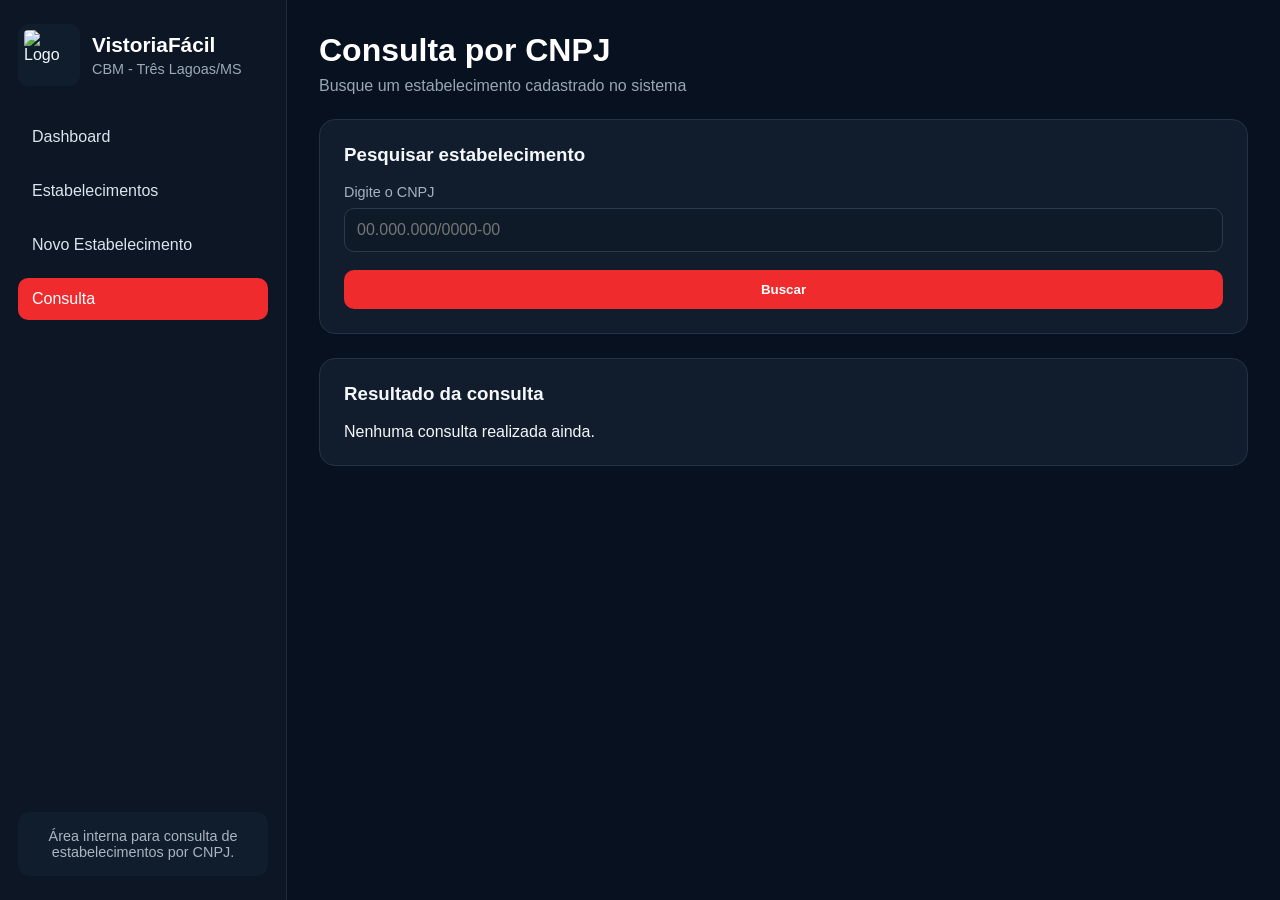
==== consulta.html @ 86b7ccea "Cria arquivo consulta.html" ====
<!DOCTYPE html>
<html lang="pt-BR">
<head>
    <!-- Configurações básicas da página -->
    <meta charset="UTF-8" />
    <meta name="viewport" content="width=device-width, initial-scale=1.0" />
    <title>Consulta - VistoriaFácil</title>

    <!-- Ícone da aba -->
    <link rel="icon" type="image/png" href="assets/favicon.png" />

    <!-- Arquivo de estilos -->
    <link rel="stylesheet" href="style.css" />
</head>
<body>
<div class="layout">

    <!-- 
        SIDEBAR
        Menu lateral do sistema
    -->
    <aside class="sidebar">
        <div class="sidebar-top">

            <!-- Marca com logo e nome -->
            <div class="brand">
                <img src="assets/logo.png" alt="Logo" class="brand-logo" />
                <div class="brand-text">
                    <h2>VistoriaFácil</h2>
                    <p>CBM - Três Lagoas/MS</p>
                </div>
            </div>

            <!-- Navegação lateral -->
            <nav class="nav-links">
                <a href="index.html">Dashboard</a>
                <a href="estabelecimentos.html">Estabelecimentos</a>
                <a href="novo-estabelecimento.html">Novo Estabelecimento</a>
                <a href="consulta.html" class="ativo">Consulta</a>
            </nav>
        </div>

        <div class="sidebar-footer">
            Área interna para consulta de estabelecimentos por CNPJ.
        </div>
    </aside>

    <!-- 
        CONTEÚDO PRINCIPAL
        Tela de consulta por CNPJ
    -->
    <main class="content">
        <div class="page-header">
            <h1>Consulta por CNPJ</h1>
            <p>Busque um estabelecimento cadastrado no sistema</p>
        </div>

        <!-- Caixa principal da consulta -->
        <section class="box">
            <h3>Pesquisar estabelecimento</h3>

            <div class="form-grid">
                <!-- Campo CNPJ -->
                <div class="form-group full">
                    <label for="cnpjBusca">Digite o CNPJ</label>
                    <input type="text" id="cnpjBusca" placeholder="00.000.000/0000-00" />
                </div>

                <!-- Botão de busca -->
                <div class="form-group full">
                    <button type="button" class="btn" onclick="consultar()">Buscar</button>
                </div>
            </div>
        </section>

        <!-- Resultado da consulta -->
        <section class="box">
            <h3>Resultado da consulta</h3>
            <div id="resultadoConsulta" class="resultado">
                Nenhuma consulta realizada ainda.
            </div>
        </section>
    </main>
</div>

<script src="script.js"></script>
</body>
</html>
---- style.css ----
/* 
ESTILO GERAL DO SISTEMA
Define cores, fonte e fundo principal.
*/
body {
    margin: 0;
    font-family: Arial, sans-serif;
    background-color: #08111f;
    color: #f5f7fa;
}

/* 
LAYOUT PRINCIPAL
Divide a tela entre menu lateral e conteúdo.
 */
.layout {
    display: flex;
    min-height: 100vh;
}

/* 
SIDEBAR
Menu lateral fixo do sistema.
 */
.sidebar {
    width: 250px;
    background-color: #0c1624;
    border-right: 1px solid #1c2a3d;
    display: flex;
    flex-direction: column;
    justify-content: space-between;
    padding: 24px 18px;
}

/* Logo e identificação do sistema */
.sidebar-top h2 {
    margin: 0;
    font-size: 1.3rem;
    color: #ffffff;
}

.sidebar-top p {
    margin-top: 6px;
    color: #9ca9b8;
    font-size: 0.9rem;
}

/* Navegação lateral */
.nav-links {
    margin-top: 30px;
    display: flex;
    flex-direction: column;
    gap: 12px;
}

.nav-links a {
    text-decoration: none;
    color: #dbe4ee;
    padding: 12px 14px;
    border-radius: 10px;
    transition: 0.3s;
    background-color: transparent;
}

.nav-links a:hover,
.nav-links a.ativo {
    background-color: #ef2b2d;
    color: white;
}

/* Rodapé da barra lateral */
.sidebar-footer {
    margin-top: 30px;
    padding: 16px;
    border-radius: 12px;
    background-color: #101d2d;
    color: #aab4c0;
    font-size: 0.9rem;
    text-align: center;
}

/* 
ÁREA DE CONTEÚDO
Parte principal do sistema.
 */
.content {
    flex: 1;
    padding: 32px;
}

/* Título principal da página */
.page-header h1 {
    margin: 0;
    font-size: 2rem;
    color: #ffffff;
}

.page-header p {
    margin-top: 8px;
    color: #98a6b5;
}

/* 
CARDS DE INDICADORES
 */
.cards {
    display: grid;
    grid-template-columns: repeat(4, 1fr);
    gap: 18px;
    margin-top: 28px;
}

.card {
    background-color: #111d2d;
    border: 1px solid #233246;
    border-radius: 16px;
    padding: 20px;
}

.card span {
    display: block;
    color: #99a6b4;
    font-size: 0.9rem;
    margin-bottom: 12px;
}

.card h2 {
    margin: 0;
    font-size: 2rem;
}

.verde {
    color: #1dd1a1;
}

.amarelo {
    color: #f7b731;
}

.vermelho {
    color: #ff5c5c;
}

/* 
BLOCOS GRANDES
Caixas para gráfico, tabela e listas.
 */
.box {
    background-color: #111d2d;
    border: 1px solid #233246;
    border-radius: 16px;
    padding: 24px;
    margin-top: 24px;
}

.box h3 {
    margin-top: 0;
    margin-bottom: 18px;
}

/* 
TABELA
 */
table {
    width: 100%;
    border-collapse: collapse;
}

table th,
table td {
    text-align: left;
    padding: 14px 10px;
    border-bottom: 1px solid #223146;
}

table th {
    color: #9fb0c2;
    font-weight: bold;
}

.status {
    display: inline-block;
    padding: 6px 12px;
    border-radius: 999px;
    font-size: 0.85rem;
    font-weight: bold;
}

.status-dia {
    background-color: rgba(29, 209, 161, 0.15);
    color: #1dd1a1;
}

.status-avencer {
    background-color: rgba(247, 183, 49, 0.15);
    color: #f7b731;
}

.status-vencido {
    background-color: rgba(255, 92, 92, 0.15);
    color: #ff5c5c;
}

/* 
FORMULÁRIOS
 */
.form-grid {
    display: grid;
    grid-template-columns: repeat(2, 1fr);
    gap: 18px;
}

.form-group {
    display: flex;
    flex-direction: column;
}

.form-group label {
    margin-bottom: 8px;
    color: #a7b2be;
    font-size: 0.9rem;
}

.form-group input,
.form-group select,
.form-group textarea {
    background-color: #0f1a28;
    border: 1px solid #2a3a4f;
    border-radius: 10px;
    color: #fff;
    padding: 12px;
    font-size: 1rem;
}

.form-group textarea {
    min-height: 100px;
    resize: vertical;
}

.full {
    grid-column: span 2;
}

/* 
BOTÕES
 */
.btn {
    display: inline-block;
    background-color: #ef2b2d;
    color: white;
    text-decoration: none;
    border: none;
    padding: 12px 18px;
    border-radius: 10px;
    cursor: pointer;
    font-weight: bold;
}

.btn:hover {
    background-color: #d61f21;
}

/* 
Alinha logo e texto lado a lado no topo da sidebar.
 */
.brand {
    display: flex;
    align-items: center;
    gap: 12px;
    margin-bottom: 30px;
}

/* Logo do sistema */
.brand-logo {
    width: 50px;
    height: 50px;
    object-fit: contain;
    border-radius: 10px;
    background-color: #101d2d;
    padding: 6px;
}

/* Bloco de texto da marca */
.brand-text h2 {
    margin: 0;
    font-size: 1.3rem;
    color: #ffffff;
}

.brand-text p {
    margin: 4px 0 0;
    color: #9ca9b8;
    font-size: 0.9rem;
}

/* 
FILTROS DA TABELA
Barra com campo de busca e selects.
 */
.filtros {
    display: flex;
    gap: 14px;
    flex-wrap: wrap;
    margin: 24px 0 16px;
}

.filtros input,
.filtros select {
    background-color: #111d2d;
    border: 1px solid #2a3a4f;
    color: #fff;
    padding: 12px 14px;
    border-radius: 10px;
    font-size: 0.95rem;
    flex: 1;
    min-width: 180px;
}

/* 
Cabeçalho com titulo e logo lado a lado */
.row-between {
    display: flex;
    justify-content: space-between;
    align-items: center;
    flex-wrap: wrap;
    gap: 12px;
}
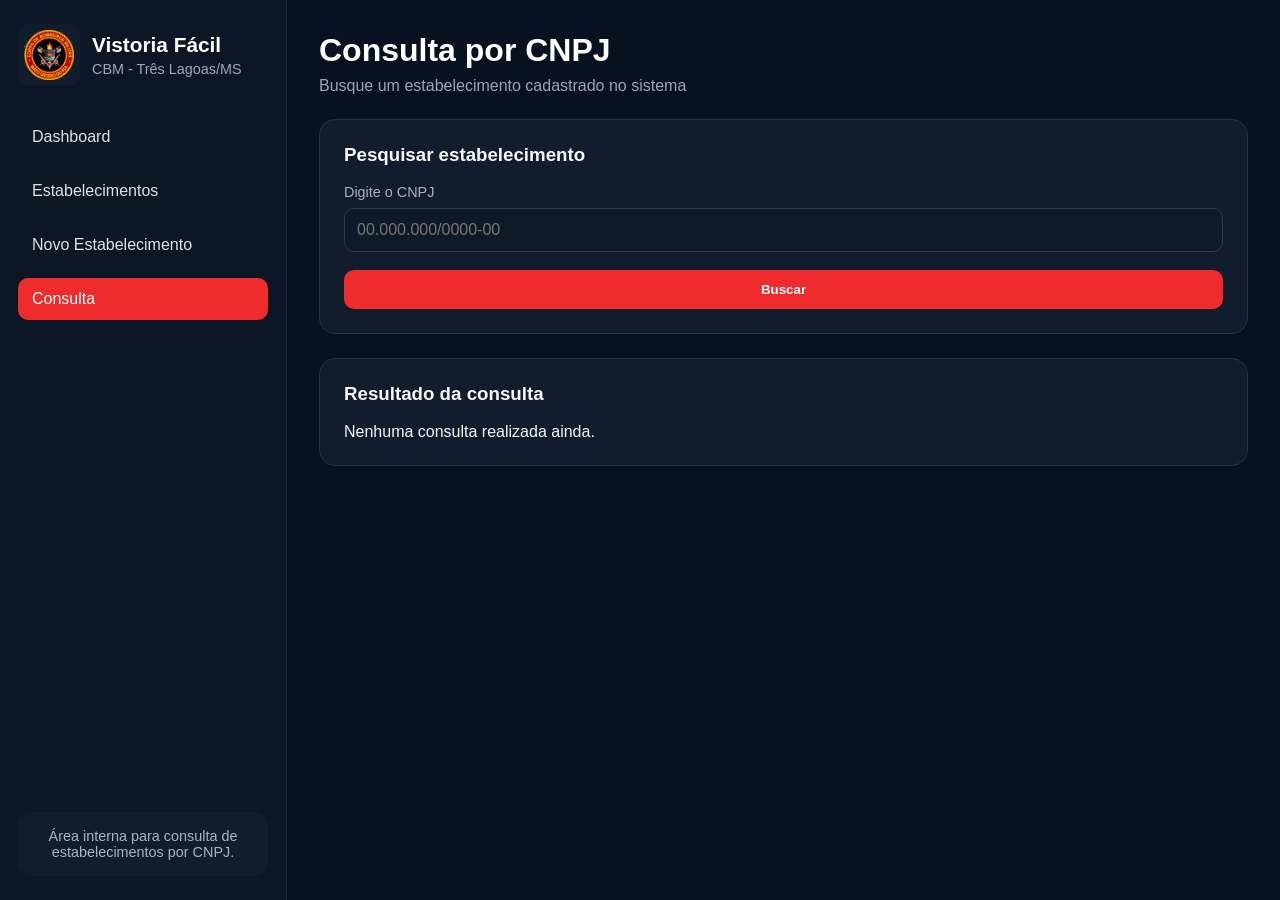
==== commit 2794eec8: "Corrigindo erros ortográficos" ====
--- a/consulta.html
+++ b/consulta.html
@@ -24,9 +24,9 @@
 
             <!-- Marca com logo e nome -->
             <div class="brand">
-                <img src="assets/logo.png" alt="Logo" class="brand-logo" />
+                <img src="assets/favicon.png" alt="Logo" class="brand-logo" />
                 <div class="brand-text">
-                    <h2>VistoriaFácil</h2>
+                    <h2>Vistoria Fácil</h2>
                     <p>CBM - Três Lagoas/MS</p>
                 </div>
             </div>
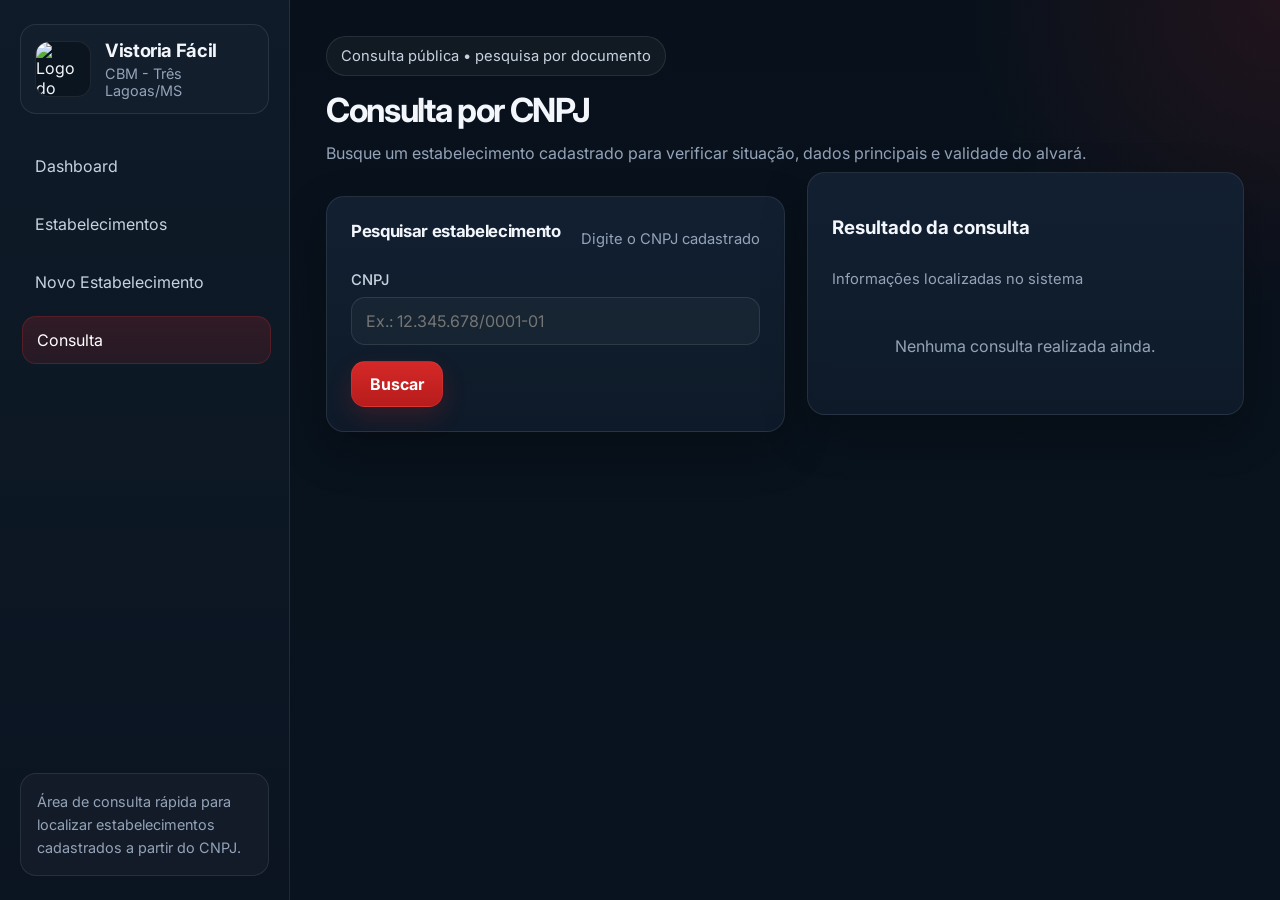
==== commit 66b7d893: "Atualiza interface e funcionalidades do VistoriaFacil" ====
--- a/consulta.html
+++ b/consulta.html
@@ -1,88 +1,77 @@
 <!DOCTYPE html>
 <html lang="pt-BR">
 <head>
-    <!-- Configurações básicas da página -->
-    <meta charset="UTF-8" />
-    <meta name="viewport" content="width=device-width, initial-scale=1.0" />
-    <title>Consulta - VistoriaFácil</title>
-
-    <!-- Ícone da aba -->
-    <link rel="icon" type="image/png" href="assets/favicon.png" />
-
-    <!-- Arquivo de estilos -->
-    <link rel="stylesheet" href="style.css" />
+  <meta charset="UTF-8" />
+  <meta name="viewport" content="width=device-width, initial-scale=1.0" />
+  <title>Consulta por CNPJ - Vistoria Fácil</title>
+  <link rel="icon" type="image/jpeg" href="assets/favicon.jpg" />
+  <link rel="stylesheet" href="style.css" />
 </head>
 <body>
-<div class="layout">
-
-    <!-- 
-        SIDEBAR
-        Menu lateral do sistema
-    -->
+  <div class="layout">
     <aside class="sidebar">
-        <div class="sidebar-top">
-
-            <!-- Marca com logo e nome -->
-            <div class="brand">
-                <img src="assets/favicon.png" alt="Logo" class="brand-logo" />
-                <div class="brand-text">
-                    <h2>Vistoria Fácil</h2>
-                    <p>CBM - Três Lagoas/MS</p>
-                </div>
-            </div>
-
-            <!-- Navegação lateral -->
-            <nav class="nav-links">
-                <a href="index.html">Dashboard</a>
-                <a href="estabelecimentos.html">Estabelecimentos</a>
-                <a href="novo-estabelecimento.html">Novo Estabelecimento</a>
-                <a href="consulta.html" class="ativo">Consulta</a>
-            </nav>
+      <div class="sidebar-top">
+        <div class="brand">
+          <img src="assets/favicon.jpg" alt="Logo do sistema" class="brand-logo" />
+          <div class="brand-text">
+            <h2>Vistoria Fácil</h2>
+            <p>CBM - Três Lagoas/MS</p>
+          </div>
         </div>
 
-        <div class="sidebar-footer">
-            Área interna para consulta de estabelecimentos por CNPJ.
-        </div>
+        <nav class="nav-links">
+          <a href="index.html">Dashboard</a>
+          <a href="estabelecimentos.html">Estabelecimentos</a>
+          <a href="novo-estabelecimento.html">Novo Estabelecimento</a>
+          <a href="consulta.html" class="ativo">Consulta</a>
+        </nav>
+      </div>
+
+      <div class="sidebar-footer">
+        Área de consulta rápida para localizar estabelecimentos cadastrados a partir do CNPJ.
+      </div>
     </aside>
 
-    <!-- 
-        CONTEÚDO PRINCIPAL
-        Tela de consulta por CNPJ
-    -->
     <main class="content">
-        <div class="page-header">
-            <h1>Consulta por CNPJ</h1>
-            <p>Busque um estabelecimento cadastrado no sistema</p>
+      <div class="page-header">
+        <div>
+          <span class="hero-badge">Consulta pública • pesquisa por documento</span>
+          <h1>Consulta por CNPJ</h1>
+          <p>Busque um estabelecimento cadastrado para verificar situação, dados principais e validade do alvará.</p>
+        </div>
+      </div>
+
+      <section class="search-layout">
+        <div class="box">
+          <div class="section-head">
+            <h3>Pesquisar estabelecimento</h3>
+            <span class="section-note">Digite o CNPJ cadastrado</span>
+          </div>
+
+          <div class="form-group">
+            <label for="cnpjBusca">CNPJ</label>
+            <input type="text" id="cnpjBusca" placeholder="Ex.: 12.345.678/0001-01" />
+          </div>
+
+          <div style="margin-top: 16px;">
+            <button class="btn" onclick="consultar()">Buscar</button>
+          </div>
         </div>
 
-        <!-- Caixa principal da consulta -->
-        <section class="box">
-            <h3>Pesquisar estabelecimento</h3>
+        <div class="result-card">
+          <div class="section-head">
+            <h3>Resultado da consulta</h3>
+            <span class="section-note">Informações localizadas no sistema</span>
+          </div>
 
-            <div class="form-grid">
-                <!-- Campo CNPJ -->
-                <div class="form-group full">
-                    <label for="cnpjBusca">Digite o CNPJ</label>
-                    <input type="text" id="cnpjBusca" placeholder="00.000.000/0000-00" />
-                </div>
+          <div id="resultadoConsulta" class="empty-state">
+            Nenhuma consulta realizada ainda.
+          </div>
+        </div>
+      </section>
+    </main>
+  </div>
 
-                <!-- Botão de busca -->
-                <div class="form-group full">
-                    <button type="button" class="btn" onclick="consultar()">Buscar</button>
-                </div>
-            </div>
-        </section>
-
-        <!-- Resultado da consulta -->
-        <section class="box">
-            <h3>Resultado da consulta</h3>
-            <div id="resultadoConsulta" class="resultado">
-                Nenhuma consulta realizada ainda.
-            </div>
-        </section>
-    </main>
-</div>
-
-<script src="script.js"></script>
+  <script src="script.js"></script>
 </body>
 </html>
--- a/style.css
+++ b/style.css
@@ -1,327 +1,664 @@
-/* 
-ESTILO GERAL DO SISTEMA
-Define cores, fonte e fundo principal.
-*/
+@import url('https://fonts.googleapis.com/css2?family=Inter:wght@400;500;600;700;800&display=swap');
+
+:root {
+  --bg: #08111b;
+  --bg-soft: #0d1724;
+  --panel: #101b2a;
+  --panel-2: #132133;
+  --panel-3: #17283d;
+  --border: rgba(255,255,255,0.09);
+  --border-strong: rgba(255,255,255,0.14);
+  --text: #f3f6fb;
+  --muted: #94a3b8;
+  --muted-2: #c7d2e0;
+  --primary: #d62828;
+  --primary-hover: #b91c1c;
+  --primary-soft: rgba(214, 40, 40, 0.14);
+  --success: #22c55e;
+  --success-soft: rgba(34,197,94,.14);
+  --warning: #f59e0b;
+  --warning-soft: rgba(245,158,11,.14);
+  --danger: #ef4444;
+  --danger-soft: rgba(239,68,68,.16);
+  --shadow: 0 18px 45px rgba(0,0,0,.28);
+  --radius: 18px;
+  --radius-sm: 12px;
+  --transition: 180ms ease;
+}
+
+* {
+  box-sizing: border-box;
+}
+
+html {
+  scroll-behavior: smooth;
+}
+
 body {
-    margin: 0;
-    font-family: Arial, sans-serif;
-    background-color: #08111f;
-    color: #f5f7fa;
-}
-
-/* 
-LAYOUT PRINCIPAL
-Divide a tela entre menu lateral e conteúdo.
- */
+  margin: 0;
+  font-family: 'Inter', sans-serif;
+  background:
+    radial-gradient(circle at top right, rgba(214,40,40,.12), transparent 20%),
+    linear-gradient(180deg, #08111b 0%, #09131f 100%);
+  color: var(--text);
+}
+
+a {
+  color: inherit;
+}
+
+button,
+input,
+select,
+textarea {
+  font: inherit;
+}
+
 .layout {
-    display: flex;
-    min-height: 100vh;
-}
-
-/* 
-SIDEBAR
-Menu lateral fixo do sistema.
- */
+  display: flex;
+  min-height: 100vh;
+}
+
 .sidebar {
-    width: 250px;
-    background-color: #0c1624;
-    border-right: 1px solid #1c2a3d;
-    display: flex;
-    flex-direction: column;
-    justify-content: space-between;
-    padding: 24px 18px;
-}
-
-/* Logo e identificação do sistema */
-.sidebar-top h2 {
-    margin: 0;
-    font-size: 1.3rem;
-    color: #ffffff;
-}
-
-.sidebar-top p {
-    margin-top: 6px;
-    color: #9ca9b8;
-    font-size: 0.9rem;
-}
-
-/* Navegação lateral */
+  width: 290px;
+  background: linear-gradient(180deg, rgba(16,27,42,.95), rgba(11,20,32,.98));
+  border-right: 1px solid var(--border);
+  display: flex;
+  flex-direction: column;
+  justify-content: space-between;
+  padding: 24px 20px;
+  position: sticky;
+  top: 0;
+  height: 100vh;
+}
+
+.brand {
+  display: flex;
+  align-items: center;
+  gap: 14px;
+  margin-bottom: 28px;
+  padding: 14px;
+  border: 1px solid var(--border);
+  border-radius: 16px;
+  background: rgba(255,255,255,.02);
+}
+
+.brand-logo {
+  width: 56px;
+  height: 56px;
+  object-fit: cover;
+  border-radius: 14px;
+  border: 1px solid rgba(255,255,255,.08);
+  background: #0b1520;
+}
+
+.brand-text h2 {
+  margin: 0;
+  font-size: 1.15rem;
+  letter-spacing: -0.02em;
+}
+
+.brand-text p {
+  margin: 4px 0 0;
+  color: var(--muted);
+  font-size: .9rem;
+}
+
 .nav-links {
-    margin-top: 30px;
-    display: flex;
-    flex-direction: column;
-    gap: 12px;
+  display: flex;
+  flex-direction: column;
+  gap: 10px;
 }
 
 .nav-links a {
-    text-decoration: none;
-    color: #dbe4ee;
-    padding: 12px 14px;
-    border-radius: 10px;
-    transition: 0.3s;
-    background-color: transparent;
+  text-decoration: none;
+  color: var(--muted-2);
+  padding: 13px 14px;
+  border-radius: 14px;
+  transition: var(--transition);
+  border: 1px solid transparent;
 }
 
 .nav-links a:hover,
 .nav-links a.ativo {
-    background-color: #ef2b2d;
-    color: white;
-}
-
-/* Rodapé da barra lateral */
+  background: linear-gradient(180deg, rgba(214,40,40,.18), rgba(214,40,40,.12));
+  color: #fff;
+  border-color: rgba(214,40,40,.25);
+  transform: translateX(2px);
+}
+
 .sidebar-footer {
-    margin-top: 30px;
-    padding: 16px;
-    border-radius: 12px;
-    background-color: #101d2d;
-    color: #aab4c0;
-    font-size: 0.9rem;
-    text-align: center;
-}
-
-/* 
-ÁREA DE CONTEÚDO
-Parte principal do sistema.
- */
+  margin-top: 24px;
+  padding: 16px;
+  border-radius: 16px;
+  background: rgba(255,255,255,.03);
+  border: 1px solid var(--border);
+  color: var(--muted);
+  font-size: .9rem;
+  line-height: 1.6;
+}
+
 .content {
-    flex: 1;
-    padding: 32px;
-}
-
-/* Título principal da página */
+  flex: 1;
+  padding: 36px;
+}
+
+.page-header {
+  display: flex;
+  justify-content: space-between;
+  align-items: flex-start;
+  gap: 18px;
+  flex-wrap: wrap;
+  margin-bottom: 6px;
+}
+
 .page-header h1 {
-    margin: 0;
-    font-size: 2rem;
-    color: #ffffff;
+  margin: 0;
+  font-size: clamp(2rem, 2.6vw, 2.7rem);
+  letter-spacing: -0.04em;
 }
 
 .page-header p {
-    margin-top: 8px;
-    color: #98a6b5;
-}
-
-/* 
-CARDS DE INDICADORES
- */
+  margin: 10px 0 0;
+  color: var(--muted);
+  max-width: 760px;
+  line-height: 1.65;
+}
+
+.hero-badge {
+  display: inline-flex;
+  align-items: center;
+  gap: 8px;
+  padding: 10px 14px;
+  border-radius: 999px;
+  background: rgba(255,255,255,.04);
+  border: 1px solid var(--border);
+  color: var(--muted-2);
+  font-size: .92rem;
+  margin-bottom: 14px;
+}
+
 .cards {
-    display: grid;
-    grid-template-columns: repeat(4, 1fr);
-    gap: 18px;
-    margin-top: 28px;
+  display: grid;
+  grid-template-columns: repeat(4, minmax(0, 1fr));
+  gap: 18px;
+  margin-top: 26px;
+}
+
+.card,
+.box,
+.grafico-card,
+.result-card {
+  background: linear-gradient(180deg, rgba(19,33,51,.92), rgba(15,27,42,.95));
+  border: 1px solid var(--border);
+  border-radius: var(--radius);
+  box-shadow: var(--shadow);
 }
 
 .card {
-    background-color: #111d2d;
-    border: 1px solid #233246;
-    border-radius: 16px;
-    padding: 20px;
+  padding: 22px;
+  position: relative;
+  overflow: hidden;
+}
+
+.card::before {
+  content: '';
+  position: absolute;
+  inset: 0;
+  background: linear-gradient(135deg, rgba(255,255,255,.05), transparent 45%);
+  pointer-events: none;
 }
 
 .card span {
-    display: block;
-    color: #99a6b4;
-    font-size: 0.9rem;
-    margin-bottom: 12px;
+  display: block;
+  font-size: .92rem;
+  color: var(--muted);
+  margin-bottom: 14px;
 }
 
 .card h2 {
-    margin: 0;
-    font-size: 2rem;
+  margin: 0;
+  font-size: 2rem;
+  letter-spacing: -0.04em;
 }
 
 .verde {
-    color: #1dd1a1;
+  color: var(--success);
 }
 
 .amarelo {
-    color: #f7b731;
+  color: var(--warning);
 }
 
 .vermelho {
-    color: #ff5c5c;
-}
-
-/* 
-BLOCOS GRANDES
-Caixas para gráfico, tabela e listas.
- */
+  color: var(--danger);
+}
+
 .box {
-    background-color: #111d2d;
-    border: 1px solid #233246;
-    border-radius: 16px;
-    padding: 24px;
-    margin-top: 24px;
-}
-
-.box h3 {
-    margin-top: 0;
-    margin-bottom: 18px;
-}
-
-/* 
-TABELA
- */
+  padding: 24px;
+  margin-top: 24px;
+}
+
+.box h3,
+.grafico-card h3 {
+  margin: 0 0 16px;
+  font-size: 1.05rem;
+  letter-spacing: -0.02em;
+}
+
+.section-head {
+  display: flex;
+  justify-content: space-between;
+  align-items: center;
+  gap: 12px;
+  margin-bottom: 14px;
+  flex-wrap: wrap;
+}
+
+.section-note {
+  color: var(--muted);
+  font-size: .92rem;
+}
+
+.graficos {
+  display: grid;
+  grid-template-columns: 1.6fr 1fr;
+  gap: 20px;
+  margin-top: 24px;
+}
+
+.grafico-card {
+  padding: 22px;
+}
+
+.grafico-wrap {
+  position: relative;
+  height: 320px;
+  width: 100%;
+}
+
+.grafico-wrap canvas {
+  width: 100% !important;
+  height: 100% !important;
+}
+
+.table-wrap {
+  overflow-x: auto;
+}
+
 table {
-    width: 100%;
-    border-collapse: collapse;
+  width: 100%;
+  border-collapse: collapse;
+  min-width: 760px;
 }
 
 table th,
 table td {
-    text-align: left;
-    padding: 14px 10px;
-    border-bottom: 1px solid #223146;
+  text-align: left;
+  padding: 15px 12px;
+  border-bottom: 1px solid rgba(255,255,255,.08);
+  vertical-align: middle;
 }
 
 table th {
-    color: #9fb0c2;
-    font-weight: bold;
+  color: var(--muted);
+  font-size: .85rem;
+  font-weight: 600;
+  text-transform: uppercase;
+  letter-spacing: .05em;
+}
+
+table tbody tr {
+  transition: var(--transition);
+}
+
+table tbody tr:hover {
+  background: rgba(255,255,255,.025);
 }
 
 .status {
-    display: inline-block;
-    padding: 6px 12px;
-    border-radius: 999px;
-    font-size: 0.85rem;
-    font-weight: bold;
+  display: inline-flex;
+  align-items: center;
+  gap: 8px;
+  padding: 8px 12px;
+  border-radius: 999px;
+  font-size: .82rem;
+  font-weight: 700;
 }
 
 .status-dia {
-    background-color: rgba(29, 209, 161, 0.15);
-    color: #1dd1a1;
+  background: var(--success-soft);
+  color: var(--success);
 }
 
 .status-avencer {
-    background-color: rgba(247, 183, 49, 0.15);
-    color: #f7b731;
+  background: var(--warning-soft);
+  color: #fbbf24;
 }
 
 .status-vencido {
-    background-color: rgba(255, 92, 92, 0.15);
-    color: #ff5c5c;
-}
-
-/* 
-FORMULÁRIOS
- */
+  background: var(--danger-soft);
+  color: #f87171;
+}
+
 .form-grid {
-    display: grid;
-    grid-template-columns: repeat(2, 1fr);
-    gap: 18px;
+  display: grid;
+  grid-template-columns: repeat(2, minmax(0, 1fr));
+  gap: 18px;
 }
 
 .form-group {
-    display: flex;
-    flex-direction: column;
+  display: flex;
+  flex-direction: column;
+  gap: 8px;
 }
 
 .form-group label {
-    margin-bottom: 8px;
-    color: #a7b2be;
-    font-size: 0.9rem;
+  color: var(--muted-2);
+  font-size: .92rem;
+  font-weight: 500;
 }
 
 .form-group input,
 .form-group select,
-.form-group textarea {
-    background-color: #0f1a28;
-    border: 1px solid #2a3a4f;
-    border-radius: 10px;
-    color: #fff;
-    padding: 12px;
-    font-size: 1rem;
-}
-
-.form-group textarea {
-    min-height: 100px;
-    resize: vertical;
-}
-
-.full {
-    grid-column: span 2;
-}
-
-/* 
-BOTÕES
- */
-.btn {
-    display: inline-block;
-    background-color: #ef2b2d;
-    color: white;
-    text-decoration: none;
-    border: none;
-    padding: 12px 18px;
-    border-radius: 10px;
-    cursor: pointer;
-    font-weight: bold;
-}
-
-.btn:hover {
-    background-color: #d61f21;
-}
-
-/* 
-Alinha logo e texto lado a lado no topo da sidebar.
- */
-.brand {
-    display: flex;
-    align-items: center;
-    gap: 12px;
-    margin-bottom: 30px;
-}
-
-/* Logo do sistema */
-.brand-logo {
-    width: 50px;
-    height: 50px;
-    object-fit: contain;
-    border-radius: 10px;
-    background-color: #101d2d;
-    padding: 6px;
-}
-
-/* Bloco de texto da marca */
-.brand-text h2 {
-    margin: 0;
-    font-size: 1.3rem;
-    color: #ffffff;
-}
-
-.brand-text p {
-    margin: 4px 0 0;
-    color: #9ca9b8;
-    font-size: 0.9rem;
-}
-
-/* 
-FILTROS DA TABELA
-Barra com campo de busca e selects.
- */
-.filtros {
-    display: flex;
-    gap: 14px;
-    flex-wrap: wrap;
-    margin: 24px 0 16px;
-}
-
+.form-group textarea,
 .filtros input,
 .filtros select {
-    background-color: #111d2d;
-    border: 1px solid #2a3a4f;
-    color: #fff;
-    padding: 12px 14px;
-    border-radius: 10px;
-    font-size: 0.95rem;
-    flex: 1;
-    min-width: 180px;
-}
-
-/* 
-Cabeçalho com titulo e logo lado a lado */
+  background: rgba(255,255,255,.03);
+  border: 1px solid rgba(255,255,255,.1);
+  border-radius: 14px;
+  color: var(--text);
+  padding: 13px 14px;
+  outline: none;
+  transition: var(--transition);
+}
+
+.form-group input:focus,
+.form-group select:focus,
+.form-group textarea:focus,
+.filtros input:focus,
+.filtros select:focus {
+  border-color: rgba(214,40,40,.5);
+  box-shadow: 0 0 0 4px rgba(214,40,40,.12);
+}
+
+.form-group textarea {
+  min-height: 110px;
+  resize: vertical;
+}
+
+.full {
+  grid-column: 1 / -1;
+}
+
+.btn,
+button.btn {
+  display: inline-flex;
+  align-items: center;
+  justify-content: center;
+  gap: 8px;
+  background: linear-gradient(180deg, var(--primary), #b71c1c);
+  color: #fff;
+  text-decoration: none;
+  border: 1px solid rgba(255,255,255,.06);
+  padding: 12px 18px;
+  border-radius: 14px;
+  cursor: pointer;
+  font-weight: 700;
+  transition: var(--transition);
+  box-shadow: 0 10px 24px rgba(214,40,40,.18);
+}
+
+.btn:hover,
+button.btn:hover {
+  transform: translateY(-1px);
+  background: linear-gradient(180deg, #e23a3a, var(--primary-hover));
+}
+
+.btn-secundario {
+  background: rgba(255,255,255,.04);
+  box-shadow: none;
+  border: 1px solid rgba(255,255,255,.09);
+  color: var(--text);
+}
+
+.filtros {
+  display: grid;
+  grid-template-columns: 1.2fr repeat(3, minmax(160px, 1fr));
+  gap: 14px;
+  margin: 22px 0 14px;
+}
+
 .row-between {
-    display: flex;
-    justify-content: space-between;
-    align-items: center;
-    flex-wrap: wrap;
-    gap: 12px;
+  display: flex;
+  justify-content: space-between;
+  align-items: center;
+  gap: 14px;
+  flex-wrap: wrap;
+}
+
+.alerta-vencidos {
+  display: none;
+  align-items: flex-start;
+  gap: 12px;
+  background: linear-gradient(180deg, rgba(239,68,68,.14), rgba(239,68,68,.08));
+  color: #fecaca;
+  border: 1px solid rgba(239,68,68,.24);
+  padding: 16px 18px;
+  border-radius: 16px;
+  margin: 18px 0 4px;
+}
+
+.alerta-vencidos .titulo {
+  display: block;
+  font-weight: 700;
+  margin-bottom: 6px;
+  color: #fff;
+}
+
+.alerta-vencidos .lista {
+  color: #f8caca;
+  line-height: 1.6;
+}
+
+.kpi-strip {
+  display: grid;
+  grid-template-columns: repeat(3, minmax(0, 1fr));
+  gap: 16px;
+  margin-top: 24px;
+}
+
+.kpi-mini {
+  padding: 18px;
+  border-radius: 16px;
+  background: rgba(255,255,255,.025);
+  border: 1px solid var(--border);
+}
+
+.kpi-mini strong {
+  display: block;
+  font-size: 1.4rem;
+  margin-top: 8px;
+}
+
+.search-layout {
+  display: grid;
+  grid-template-columns: 1.05fr 1fr;
+  gap: 22px;
+  align-items: start;
+}
+
+.result-card {
+  padding: 24px;
+}
+
+.result-card p {
+  margin: 0;
+  color: var(--muted);
+  line-height: 1.7;
+}
+
+.result-grid {
+  display: grid;
+  grid-template-columns: repeat(2, minmax(0, 1fr));
+  gap: 14px;
+  margin-top: 16px;
+}
+
+.result-item {
+  background: rgba(255,255,255,.03);
+  border: 1px solid var(--border);
+  border-radius: 14px;
+  padding: 14px;
+}
+
+.result-item span {
+  display: block;
+  color: var(--muted);
+  font-size: .83rem;
+  margin-bottom: 6px;
+}
+
+.empty-state {
+  text-align: center;
+  padding: 34px 20px;
+  color: var(--muted);
+}
+
+.table-actions {
+  display: flex;
+  gap: 8px;
+  flex-wrap: wrap;
+}
+
+.modal-overlay {
+  position: fixed;
+  inset: 0;
+  background: rgba(5, 10, 16, .72);
+  display: none;
+  align-items: center;
+  justify-content: center;
+  padding: 24px;
+  z-index: 1000;
+}
+
+.modal-overlay.ativo {
+  display: flex;
+}
+
+.modal {
+  width: min(760px, 100%);
+  background: linear-gradient(180deg, #122033, #0d1724);
+  border: 1px solid var(--border-strong);
+  border-radius: 22px;
+  padding: 24px;
+  box-shadow: var(--shadow);
+}
+
+.modal-header {
+  display: flex;
+  justify-content: space-between;
+  align-items: center;
+  gap: 12px;
+  margin-bottom: 18px;
+}
+
+.modal-title {
+  margin: 0;
+  font-size: 1.25rem;
+}
+
+.icon-btn {
+  width: 40px;
+  height: 40px;
+  border-radius: 12px;
+  border: 1px solid var(--border);
+  background: rgba(255,255,255,.04);
+  color: #fff;
+  cursor: pointer;
+}
+
+.modal-grid {
+  display: grid;
+  grid-template-columns: repeat(2, minmax(0, 1fr));
+  gap: 14px;
+}
+
+.modal-field {
+  background: rgba(255,255,255,.03);
+  border: 1px solid var(--border);
+  border-radius: 14px;
+  padding: 14px;
+}
+
+.modal-field span {
+  display: block;
+  color: var(--muted);
+  font-size: .84rem;
+  margin-bottom: 6px;
+}
+
+.modal-actions {
+  display: flex;
+  justify-content: flex-end;
+  margin-top: 18px;
+}
+
+@media (max-width: 1180px) {
+  .cards {
+    grid-template-columns: repeat(2, minmax(0, 1fr));
+  }
+
+  .graficos,
+  .search-layout {
+    grid-template-columns: 1fr;
+  }
+
+  .filtros {
+    grid-template-columns: repeat(2, minmax(0, 1fr));
+  }
+}
+
+@media (max-width: 920px) {
+  .layout {
+    flex-direction: column;
+  }
+
+  .sidebar {
+    width: 100%;
+    height: auto;
+    position: relative;
+    border-right: none;
+    border-bottom: 1px solid var(--border);
+  }
+
+  .content {
+    padding: 22px;
+  }
+}
+
+@media (max-width: 640px) {
+  .cards,
+  .form-grid,
+  .kpi-strip,
+  .result-grid,
+  .modal-grid,
+  .filtros {
+    grid-template-columns: 1fr;
+  }
+
+  .page-header h1 {
+    font-size: 1.8rem;
+  }
+
+  .content {
+    padding: 18px;
+  }
+
+  .box,
+  .grafico-card,
+  .card,
+  .result-card {
+    padding: 18px;
+  }
 }
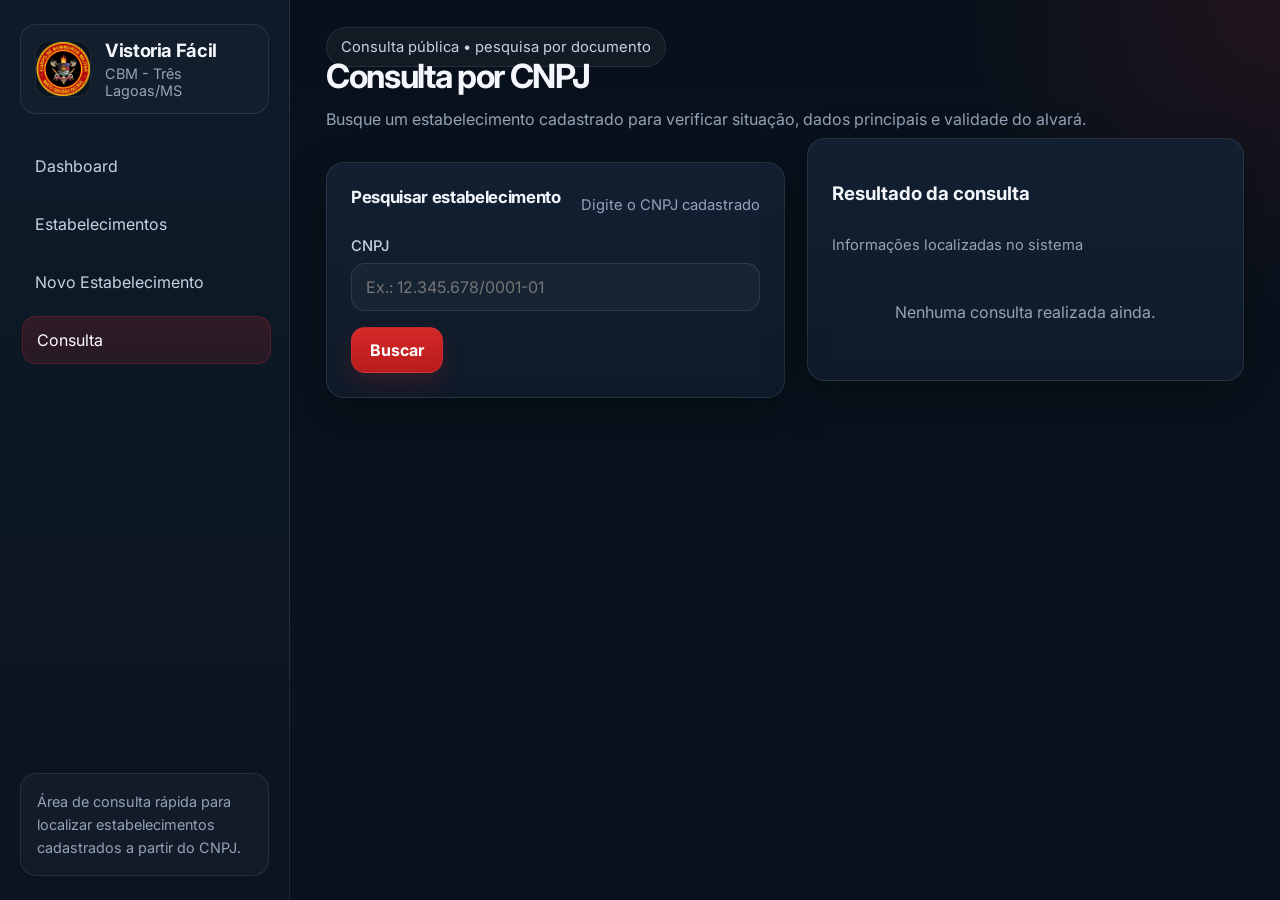
==== commit 3232db14: "Corrige bugs" ====
--- a/consulta.html
+++ b/consulta.html
@@ -1,77 +1,77 @@
 <!DOCTYPE html>
 <html lang="pt-BR">
 <head>
-  <meta charset="UTF-8" />
-  <meta name="viewport" content="width=device-width, initial-scale=1.0" />
-  <title>Consulta por CNPJ - Vistoria Fácil</title>
-  <link rel="icon" type="image/jpeg" href="assets/favicon.jpg" />
-  <link rel="stylesheet" href="style.css" />
+<meta charset="UTF-8" />
+<meta name="viewport" content="width=device-width, initial-scale=1.0" />
+    <title>Consulta por CNPJ - Vistoria Fácil</title>
+    <link rel="icon" type="image/jpeg" href="assets/favicon.jpg" />
+    <link rel="stylesheet" href="style.css" />
 </head>
 <body>
-  <div class="layout">
+    <div class="layout">
     <aside class="sidebar">
-      <div class="sidebar-top">
+        <div class="sidebar-top">
         <div class="brand">
-          <img src="assets/favicon.jpg" alt="Logo do sistema" class="brand-logo" />
-          <div class="brand-text">
+            <img src="assets/favicon.png" alt="Logo do sistema" class="brand-logo" />
+            <div class="brand-text">
             <h2>Vistoria Fácil</h2>
             <p>CBM - Três Lagoas/MS</p>
-          </div>
+            </div>
         </div>
 
         <nav class="nav-links">
-          <a href="index.html">Dashboard</a>
-          <a href="estabelecimentos.html">Estabelecimentos</a>
-          <a href="novo-estabelecimento.html">Novo Estabelecimento</a>
-          <a href="consulta.html" class="ativo">Consulta</a>
+            <a href="index.html">Dashboard</a>
+            <a href="estabelecimentos.html">Estabelecimentos</a>
+            <a href="novo-estabelecimento.html">Novo Estabelecimento</a>
+            <a href="consulta.html" class="ativo">Consulta</a>
         </nav>
-      </div>
+        </div>
 
-      <div class="sidebar-footer">
+        <div class="sidebar-footer">
         Área de consulta rápida para localizar estabelecimentos cadastrados a partir do CNPJ.
-      </div>
+        </div>
     </aside>
 
     <main class="content">
-      <div class="page-header">
+        <div class="page-header">
         <div>
-          <span class="hero-badge">Consulta pública • pesquisa por documento</span>
-          <h1>Consulta por CNPJ</h1>
-          <p>Busque um estabelecimento cadastrado para verificar situação, dados principais e validade do alvará.</p>
+            <span class="hero-badge">Consulta pública • pesquisa por documento</span>
+            <h1>Consulta por CNPJ</h1>
+            <p>Busque um estabelecimento cadastrado para verificar situação, dados principais e validade do alvará.</p>
         </div>
-      </div>
+        </div>
 
-      <section class="search-layout">
+        <section class="search-layout">
         <div class="box">
-          <div class="section-head">
+            <div class="section-head">
             <h3>Pesquisar estabelecimento</h3>
             <span class="section-note">Digite o CNPJ cadastrado</span>
-          </div>
+            </div>
 
-          <div class="form-group">
+            <div class="form-group">
             <label for="cnpjBusca">CNPJ</label>
             <input type="text" id="cnpjBusca" placeholder="Ex.: 12.345.678/0001-01" />
-          </div>
+            </div>
 
-          <div style="margin-top: 16px;">
+            <div style="margin-top: 16px;">
             <button class="btn" onclick="consultar()">Buscar</button>
-          </div>
+            </div>
         </div>
 
         <div class="result-card">
-          <div class="section-head">
+            <div class="section-head">
             <h3>Resultado da consulta</h3>
             <span class="section-note">Informações localizadas no sistema</span>
-          </div>
+            </div>
 
-          <div id="resultadoConsulta" class="empty-state">
+            <div id="resultadoConsulta" class="empty-state">
             Nenhuma consulta realizada ainda.
-          </div>
+            </div>
         </div>
-      </section>
+        </section>
     </main>
-  </div>
+    </div>
 
-  <script src="script.js"></script>
+    <script src="script.js"></script>
 </body>
 </html>
--- a/style.css
+++ b/style.css
@@ -1,362 +1,362 @@
 @import url('https://fonts.googleapis.com/css2?family=Inter:wght@400;500;600;700;800&display=swap');
 
 :root {
-  --bg: #08111b;
-  --bg-soft: #0d1724;
-  --panel: #101b2a;
-  --panel-2: #132133;
-  --panel-3: #17283d;
-  --border: rgba(255,255,255,0.09);
-  --border-strong: rgba(255,255,255,0.14);
-  --text: #f3f6fb;
-  --muted: #94a3b8;
-  --muted-2: #c7d2e0;
-  --primary: #d62828;
-  --primary-hover: #b91c1c;
-  --primary-soft: rgba(214, 40, 40, 0.14);
-  --success: #22c55e;
-  --success-soft: rgba(34,197,94,.14);
-  --warning: #f59e0b;
-  --warning-soft: rgba(245,158,11,.14);
-  --danger: #ef4444;
-  --danger-soft: rgba(239,68,68,.16);
-  --shadow: 0 18px 45px rgba(0,0,0,.28);
-  --radius: 18px;
-  --radius-sm: 12px;
-  --transition: 180ms ease;
+    --bg: #08111b;
+    --bg-soft: #0d1724;
+    --panel: #101b2a;
+    --panel-2: #132133;
+    --panel-3: #17283d;
+    --border: rgba(255,255,255,0.09);
+    --border-strong: rgba(255,255,255,0.14);
+    --text: #f3f6fb;
+    --muted: #94a3b8;
+    --muted-2: #c7d2e0;
+    --primary: #d62828;
+    --primary-hover: #b91c1c;
+    --primary-soft: rgba(214, 40, 40, 0.14);
+    --success: #22c55e;
+    --success-soft: rgba(34,197,94,.14);
+    --warning: #f59e0b;
+    --warning-soft: rgba(245,158,11,.14);
+    --danger: #ef4444;
+    --danger-soft: rgba(239,68,68,.16);
+    --shadow: 0 18px 45px rgba(0,0,0,.28);
+    --radius: 18px;
+    --radius-sm: 12px;
+    --transition: 180ms ease;
 }
 
 * {
-  box-sizing: border-box;
+    box-sizing: border-box;
 }
 
 html {
-  scroll-behavior: smooth;
+    scroll-behavior: smooth;
 }
 
 body {
-  margin: 0;
-  font-family: 'Inter', sans-serif;
-  background:
+    margin: 0;
+    font-family: 'Inter', sans-serif;
+    background:
     radial-gradient(circle at top right, rgba(214,40,40,.12), transparent 20%),
     linear-gradient(180deg, #08111b 0%, #09131f 100%);
-  color: var(--text);
+    color: var(--text);
 }
 
 a {
-  color: inherit;
+    color: inherit;
 }
 
 button,
 input,
 select,
 textarea {
-  font: inherit;
+    font: inherit;
 }
 
 .layout {
-  display: flex;
-  min-height: 100vh;
+    display: flex;
+    min-height: 100vh;
 }
 
 .sidebar {
-  width: 290px;
-  background: linear-gradient(180deg, rgba(16,27,42,.95), rgba(11,20,32,.98));
-  border-right: 1px solid var(--border);
-  display: flex;
-  flex-direction: column;
-  justify-content: space-between;
-  padding: 24px 20px;
-  position: sticky;
-  top: 0;
-  height: 100vh;
+    width: 290px;
+    background: linear-gradient(180deg, rgba(16,27,42,.95), rgba(11,20,32,.98));
+    border-right: 1px solid var(--border);
+    display: flex;
+    flex-direction: column;
+    justify-content: space-between;
+    padding: 24px 20px;
+    position: sticky;
+    top: 0;
+    height: 100vh;
 }
 
 .brand {
-  display: flex;
-  align-items: center;
-  gap: 14px;
-  margin-bottom: 28px;
-  padding: 14px;
-  border: 1px solid var(--border);
-  border-radius: 16px;
-  background: rgba(255,255,255,.02);
+    display: flex;
+    align-items: center;
+    gap: 14px;
+    margin-bottom: 28px;
+    padding: 14px;
+    border: 1px solid var(--border);
+    border-radius: 16px;
+    background: rgba(255,255,255,.02);
 }
 
 .brand-logo {
-  width: 56px;
-  height: 56px;
-  object-fit: cover;
-  border-radius: 14px;
-  border: 1px solid rgba(255,255,255,.08);
-  background: #0b1520;
+    width: 56px;
+    height: 56px;
+    object-fit: cover;
+    border-radius: 14px;
+    border: 1px solid rgba(255,255,255,.08);
+    background: #0b1520;
 }
 
 .brand-text h2 {
-  margin: 0;
-  font-size: 1.15rem;
-  letter-spacing: -0.02em;
+    margin: 0;
+    font-size: 1.15rem;
+    letter-spacing: -0.02em;
 }
 
 .brand-text p {
-  margin: 4px 0 0;
-  color: var(--muted);
-  font-size: .9rem;
+    margin: 4px 0 0;
+    color: var(--muted);
+    font-size: .9rem;
 }
 
 .nav-links {
-  display: flex;
-  flex-direction: column;
-  gap: 10px;
+    display: flex;
+    flex-direction: column;
+    gap: 10px;
 }
 
 .nav-links a {
-  text-decoration: none;
-  color: var(--muted-2);
-  padding: 13px 14px;
-  border-radius: 14px;
-  transition: var(--transition);
-  border: 1px solid transparent;
+    text-decoration: none;
+    color: var(--muted-2);
+    padding: 13px 14px;
+    border-radius: 14px;
+    transition: var(--transition);
+    border: 1px solid transparent;
 }
 
 .nav-links a:hover,
 .nav-links a.ativo {
-  background: linear-gradient(180deg, rgba(214,40,40,.18), rgba(214,40,40,.12));
-  color: #fff;
-  border-color: rgba(214,40,40,.25);
-  transform: translateX(2px);
+    background: linear-gradient(180deg, rgba(214,40,40,.18), rgba(214,40,40,.12));
+    color: #fff;
+    border-color: rgba(214,40,40,.25);
+    transform: translateX(2px);
 }
 
 .sidebar-footer {
-  margin-top: 24px;
-  padding: 16px;
-  border-radius: 16px;
-  background: rgba(255,255,255,.03);
-  border: 1px solid var(--border);
-  color: var(--muted);
-  font-size: .9rem;
-  line-height: 1.6;
+    margin-top: 24px;
+    padding: 16px;
+    border-radius: 16px;
+    background: rgba(255,255,255,.03);
+    border: 1px solid var(--border);
+    color: var(--muted);
+    font-size: .9rem;
+    line-height: 1.6;
 }
 
 .content {
-  flex: 1;
-  padding: 36px;
+    flex: 1;
+    padding: 36px;
 }
 
 .page-header {
-  display: flex;
-  justify-content: space-between;
-  align-items: flex-start;
-  gap: 18px;
-  flex-wrap: wrap;
-  margin-bottom: 6px;
+    display: flex;
+    justify-content: space-between;
+    align-items: flex-start;
+    gap: 18px;
+    flex-wrap: wrap;
+    margin-bottom: 6px;
 }
 
 .page-header h1 {
-  margin: 0;
-  font-size: clamp(2rem, 2.6vw, 2.7rem);
-  letter-spacing: -0.04em;
+    margin: 0;
+    font-size: clamp(2rem, 2.6vw, 2.7rem);
+    letter-spacing: -0.04em;
 }
 
 .page-header p {
-  margin: 10px 0 0;
-  color: var(--muted);
-  max-width: 760px;
-  line-height: 1.65;
+    margin: 10px 0 0;
+    color: var(--muted);
+    max-width: 760px;
+    line-height: 1.65;
 }
 
 .hero-badge {
-  display: inline-flex;
-  align-items: center;
-  gap: 8px;
-  padding: 10px 14px;
-  border-radius: 999px;
-  background: rgba(255,255,255,.04);
-  border: 1px solid var(--border);
-  color: var(--muted-2);
-  font-size: .92rem;
-  margin-bottom: 14px;
+    isplay: inline-flex;
+    align-items: center;
+    gap: 8px;
+    padding: 10px 14px;
+    border-radius: 999px;
+    background: rgba(255,255,255,.04);
+    border: 1px solid var(--border);
+    color: var(--muted-2);
+    font-size: .92rem;
+    margin-bottom: 14px;
 }
 
 .cards {
-  display: grid;
-  grid-template-columns: repeat(4, minmax(0, 1fr));
-  gap: 18px;
-  margin-top: 26px;
+    display: grid;
+    grid-template-columns: repeat(4, minmax(0, 1fr));
+    gap: 18px;
+    margin-top: 26px;
 }
 
 .card,
 .box,
 .grafico-card,
 .result-card {
-  background: linear-gradient(180deg, rgba(19,33,51,.92), rgba(15,27,42,.95));
-  border: 1px solid var(--border);
-  border-radius: var(--radius);
-  box-shadow: var(--shadow);
+    background: linear-gradient(180deg, rgba(19,33,51,.92), rgba(15,27,42,.95));
+    border: 1px solid var(--border);
+    border-radius: var(--radius);
+    box-shadow: var(--shadow);
 }
 
 .card {
-  padding: 22px;
-  position: relative;
-  overflow: hidden;
+    padding: 22px;
+    position: relative;
+    overflow: hidden;
 }
 
 .card::before {
-  content: '';
-  position: absolute;
-  inset: 0;
-  background: linear-gradient(135deg, rgba(255,255,255,.05), transparent 45%);
-  pointer-events: none;
+    content: '';
+    position: absolute;
+    inset: 0;
+    background: linear-gradient(135deg, rgba(255,255,255,.05), transparent 45%);
+    pointer-events: none;
 }
 
 .card span {
-  display: block;
-  font-size: .92rem;
-  color: var(--muted);
-  margin-bottom: 14px;
+    display: block;
+    font-size: .92rem;
+    color: var(--muted);
+    margin-bottom: 14px;
 }
 
 .card h2 {
-  margin: 0;
-  font-size: 2rem;
-  letter-spacing: -0.04em;
+    margin: 0;
+    font-size: 2rem;
+    letter-spacing: -0.04em;
 }
 
 .verde {
-  color: var(--success);
+    color: var(--success);
 }
 
 .amarelo {
-  color: var(--warning);
+    color: var(--warning);
 }
 
 .vermelho {
-  color: var(--danger);
+    color: var(--danger);
 }
 
 .box {
-  padding: 24px;
-  margin-top: 24px;
+    padding: 24px;
+    margin-top: 24px;
 }
 
 .box h3,
 .grafico-card h3 {
-  margin: 0 0 16px;
-  font-size: 1.05rem;
-  letter-spacing: -0.02em;
+    margin: 0 0 16px;
+    font-size: 1.05rem;
+    letter-spacing: -0.02em;
 }
 
 .section-head {
-  display: flex;
-  justify-content: space-between;
-  align-items: center;
-  gap: 12px;
-  margin-bottom: 14px;
-  flex-wrap: wrap;
+    display: flex;
+    justify-content: space-between;
+    align-items: center;
+    gap: 12px;
+    margin-bottom: 14px;
+    flex-wrap: wrap;
 }
 
 .section-note {
-  color: var(--muted);
-  font-size: .92rem;
+    color: var(--muted);
+    font-size: .92rem;
 }
 
 .graficos {
-  display: grid;
-  grid-template-columns: 1.6fr 1fr;
-  gap: 20px;
-  margin-top: 24px;
+    display: grid;
+    grid-template-columns: 1.6fr 1fr;
+    gap: 20px;
+    margin-top: 24px;
 }
 
 .grafico-card {
-  padding: 22px;
+    padding: 22px;
 }
 
 .grafico-wrap {
-  position: relative;
-  height: 320px;
-  width: 100%;
+    position: relative;
+    height: 320px;
+    width: 100%;
 }
 
 .grafico-wrap canvas {
-  width: 100% !important;
-  height: 100% !important;
+    width: 100% !important;
+    height: 100% !important;
 }
 
 .table-wrap {
-  overflow-x: auto;
+    overflow-x: auto;
 }
 
 table {
-  width: 100%;
-  border-collapse: collapse;
-  min-width: 760px;
+    width: 100%;
+    border-collapse: collapse;
+    min-width: 760px;
 }
 
 table th,
 table td {
-  text-align: left;
-  padding: 15px 12px;
-  border-bottom: 1px solid rgba(255,255,255,.08);
-  vertical-align: middle;
+    text-align: left;
+    padding: 15px 12px;
+    border-bottom: 1px solid rgba(255,255,255,.08);
+    vertical-align: middle;
 }
 
 table th {
-  color: var(--muted);
-  font-size: .85rem;
-  font-weight: 600;
-  text-transform: uppercase;
-  letter-spacing: .05em;
+    color: var(--muted);
+    font-size: .85rem;
+    font-weight: 600;
+    text-transform: uppercase;
+    letter-spacing: .05em;
 }
 
 table tbody tr {
-  transition: var(--transition);
+    transition: var(--transition);
 }
 
 table tbody tr:hover {
-  background: rgba(255,255,255,.025);
+    background: rgba(255,255,255,.025);
 }
 
 .status {
-  display: inline-flex;
-  align-items: center;
-  gap: 8px;
-  padding: 8px 12px;
-  border-radius: 999px;
-  font-size: .82rem;
-  font-weight: 700;
+    display: inline-flex;
+    align-items: center;
+    gap: 8px;
+    padding: 8px 12px;
+    border-radius: 999px;
+    font-size: .82rem;
+    font-weight: 700;
 }
 
 .status-dia {
-  background: var(--success-soft);
-  color: var(--success);
+    background: var(--success-soft);
+    color: var(--success);
 }
 
 .status-avencer {
-  background: var(--warning-soft);
-  color: #fbbf24;
+    background: var(--warning-soft);
+    color: #fbbf24;
 }
 
 .status-vencido {
-  background: var(--danger-soft);
-  color: #f87171;
+    background: var(--danger-soft);
+    color: #f87171;
 }
 
 .form-grid {
-  display: grid;
-  grid-template-columns: repeat(2, minmax(0, 1fr));
-  gap: 18px;
+    display: grid;
+    grid-template-columns: repeat(2, minmax(0, 1fr));
+    gap: 18px;
 }
 
 .form-group {
-  display: flex;
-  flex-direction: column;
-  gap: 8px;
+    display: flex;
+    flex-direction: column;
+    gap: 8px;
 }
 
 .form-group label {
-  color: var(--muted-2);
-  font-size: .92rem;
-  font-weight: 500;
+    color: var(--muted-2);
+    font-size: .92rem;
+    font-weight: 500;
 }
 
 .form-group input,
@@ -364,13 +364,13 @@
 .form-group textarea,
 .filtros input,
 .filtros select {
-  background: rgba(255,255,255,.03);
-  border: 1px solid rgba(255,255,255,.1);
-  border-radius: 14px;
-  color: var(--text);
-  padding: 13px 14px;
-  outline: none;
-  transition: var(--transition);
+    background: rgba(255,255,255,.03);
+    border: 1px solid rgba(255,255,255,.1);
+    border-radius: 14px;
+    color: var(--text);
+    padding: 13px 14px;
+    outline: none;
+    transition: var(--transition);
 }
 
 .form-group input:focus,
@@ -378,287 +378,287 @@
 .form-group textarea:focus,
 .filtros input:focus,
 .filtros select:focus {
-  border-color: rgba(214,40,40,.5);
-  box-shadow: 0 0 0 4px rgba(214,40,40,.12);
+    border-color: rgba(214,40,40,.5);
+    box-shadow: 0 0 0 4px rgba(214,40,40,.12);
 }
 
 .form-group textarea {
-  min-height: 110px;
-  resize: vertical;
+    min-height: 110px;
+    resize: vertical;
 }
 
 .full {
-  grid-column: 1 / -1;
+    grid-column: 1 / -1;
 }
 
 .btn,
 button.btn {
-  display: inline-flex;
-  align-items: center;
-  justify-content: center;
-  gap: 8px;
-  background: linear-gradient(180deg, var(--primary), #b71c1c);
-  color: #fff;
-  text-decoration: none;
-  border: 1px solid rgba(255,255,255,.06);
-  padding: 12px 18px;
-  border-radius: 14px;
-  cursor: pointer;
-  font-weight: 700;
-  transition: var(--transition);
-  box-shadow: 0 10px 24px rgba(214,40,40,.18);
+    display: inline-flex;
+    align-items: center;
+    justify-content: center;
+    gap: 8px;
+    background: linear-gradient(180deg, var(--primary), #b71c1c);
+    color: #fff;
+    text-decoration: none;
+    border: 1px solid rgba(255,255,255,.06);
+    padding: 12px 18px;
+    border-radius: 14px;
+    cursor: pointer;
+    font-weight: 700;
+    transition: var(--transition);
+    box-shadow: 0 10px 24px rgba(214,40,40,.18);
 }
 
 .btn:hover,
 button.btn:hover {
-  transform: translateY(-1px);
-  background: linear-gradient(180deg, #e23a3a, var(--primary-hover));
+    transform: translateY(-1px);
+    background: linear-gradient(180deg, #e23a3a, var(--primary-hover));
 }
 
 .btn-secundario {
-  background: rgba(255,255,255,.04);
-  box-shadow: none;
-  border: 1px solid rgba(255,255,255,.09);
-  color: var(--text);
+    background: rgba(255,255,255,.04);
+    box-shadow: none;
+    border: 1px solid rgba(255,255,255,.09);
+    color: var(--text);
 }
 
 .filtros {
-  display: grid;
-  grid-template-columns: 1.2fr repeat(3, minmax(160px, 1fr));
-  gap: 14px;
-  margin: 22px 0 14px;
+    display: grid;
+    grid-template-columns: 1.2fr repeat(3, minmax(160px, 1fr));
+    gap: 14px;
+    margin: 22px 0 14px;
 }
 
 .row-between {
-  display: flex;
-  justify-content: space-between;
-  align-items: center;
-  gap: 14px;
-  flex-wrap: wrap;
+    display: flex;
+    justify-content: space-between;
+    align-items: center;
+    gap: 14px;
+    flex-wrap: wrap;
 }
 
 .alerta-vencidos {
-  display: none;
-  align-items: flex-start;
-  gap: 12px;
-  background: linear-gradient(180deg, rgba(239,68,68,.14), rgba(239,68,68,.08));
-  color: #fecaca;
-  border: 1px solid rgba(239,68,68,.24);
-  padding: 16px 18px;
-  border-radius: 16px;
-  margin: 18px 0 4px;
+    display: none;
+    align-items: flex-start;
+    gap: 12px;
+    background: linear-gradient(180deg, rgba(239,68,68,.14), rgba(239,68,68,.08));
+    color: #fecaca;
+    border: 1px solid rgba(239,68,68,.24);
+    padding: 16px 18px;
+    border-radius: 16px;
+    margin: 18px 0 4px;
 }
 
 .alerta-vencidos .titulo {
-  display: block;
-  font-weight: 700;
-  margin-bottom: 6px;
-  color: #fff;
+    display: block;
+    font-weight: 700;
+    margin-bottom: 6px;
+    color: #fff;
 }
 
 .alerta-vencidos .lista {
-  color: #f8caca;
-  line-height: 1.6;
+    color: #f8caca;
+    line-height: 1.6;
 }
 
 .kpi-strip {
-  display: grid;
-  grid-template-columns: repeat(3, minmax(0, 1fr));
-  gap: 16px;
-  margin-top: 24px;
+    display: grid;
+    grid-template-columns: repeat(3, minmax(0, 1fr));
+    gap: 16px;
+    margin-top: 24px;
 }
 
 .kpi-mini {
-  padding: 18px;
-  border-radius: 16px;
-  background: rgba(255,255,255,.025);
-  border: 1px solid var(--border);
+    padding: 18px;
+    border-radius: 16px;
+    background: rgba(255,255,255,.025);
+    border: 1px solid var(--border);
 }
 
 .kpi-mini strong {
-  display: block;
-  font-size: 1.4rem;
-  margin-top: 8px;
+    display: block;
+    font-size: 1.4rem;
+    margin-top: 8px;
 }
 
 .search-layout {
-  display: grid;
-  grid-template-columns: 1.05fr 1fr;
-  gap: 22px;
-  align-items: start;
+    display: grid;
+    grid-template-columns: 1.05fr 1fr;
+    gap: 22px;
+    align-items: start;
 }
 
 .result-card {
-  padding: 24px;
+    padding: 24px;
 }
 
 .result-card p {
-  margin: 0;
-  color: var(--muted);
-  line-height: 1.7;
+    margin: 0;
+    color: var(--muted);
+    line-height: 1.7;
 }
 
 .result-grid {
-  display: grid;
-  grid-template-columns: repeat(2, minmax(0, 1fr));
-  gap: 14px;
-  margin-top: 16px;
+    display: grid;
+    grid-template-columns: repeat(2, minmax(0, 1fr));
+    gap: 14px;
+    margin-top: 16px;
 }
 
 .result-item {
-  background: rgba(255,255,255,.03);
-  border: 1px solid var(--border);
-  border-radius: 14px;
-  padding: 14px;
+    background: rgba(255,255,255,.03);
+    border: 1px solid var(--border);
+    border-radius: 14px;
+    padding: 14px;
 }
 
 .result-item span {
-  display: block;
-  color: var(--muted);
-  font-size: .83rem;
-  margin-bottom: 6px;
+    display: block;
+    color: var(--muted);
+    font-size: .83rem;
+    margin-bottom: 6px;
 }
 
 .empty-state {
-  text-align: center;
-  padding: 34px 20px;
-  color: var(--muted);
+    text-align: center;
+    padding: 34px 20px;
+    color: var(--muted);
 }
 
 .table-actions {
-  display: flex;
-  gap: 8px;
-  flex-wrap: wrap;
+    display: flex;
+    gap: 8px;
+    flex-wrap: wrap;
 }
 
 .modal-overlay {
-  position: fixed;
-  inset: 0;
-  background: rgba(5, 10, 16, .72);
-  display: none;
-  align-items: center;
-  justify-content: center;
-  padding: 24px;
-  z-index: 1000;
+    position: fixed;
+    inset: 0;
+    background: rgba(5, 10, 16, .72);
+    display: none;
+    align-items: center;
+    justify-content: center;
+    padding: 24px;
+    z-index: 1000;
 }
 
 .modal-overlay.ativo {
-  display: flex;
+    display: flex;
 }
 
 .modal {
-  width: min(760px, 100%);
-  background: linear-gradient(180deg, #122033, #0d1724);
-  border: 1px solid var(--border-strong);
-  border-radius: 22px;
-  padding: 24px;
-  box-shadow: var(--shadow);
+    width: min(760px, 100%);
+    background: linear-gradient(180deg, #122033, #0d1724);
+    border: 1px solid var(--border-strong);
+    border-radius: 22px;
+    padding: 24px;
+    box-shadow: var(--shadow);
 }
 
 .modal-header {
-  display: flex;
-  justify-content: space-between;
-  align-items: center;
-  gap: 12px;
-  margin-bottom: 18px;
+    display: flex;
+    justify-content: space-between;
+    align-items: center;
+    gap: 12px;
+    margin-bottom: 18px;
 }
 
 .modal-title {
-  margin: 0;
-  font-size: 1.25rem;
+    margin: 0;
+    font-size: 1.25rem;
 }
 
 .icon-btn {
-  width: 40px;
-  height: 40px;
-  border-radius: 12px;
-  border: 1px solid var(--border);
-  background: rgba(255,255,255,.04);
-  color: #fff;
-  cursor: pointer;
+    width: 40px;
+    height: 40px;
+    border-radius: 12px;
+    border: 1px solid var(--border);
+    background: rgba(255,255,255,.04);
+    color: #fff;
+    cursor: pointer;
 }
 
 .modal-grid {
-  display: grid;
-  grid-template-columns: repeat(2, minmax(0, 1fr));
-  gap: 14px;
+    display: grid;
+    grid-template-columns: repeat(2, minmax(0, 1fr));
+    gap: 14px;
 }
 
 .modal-field {
-  background: rgba(255,255,255,.03);
-  border: 1px solid var(--border);
-  border-radius: 14px;
-  padding: 14px;
+    background: rgba(255,255,255,.03);
+    border: 1px solid var(--border);
+    border-radius: 14px;
+    padding: 14px;
 }
 
 .modal-field span {
-  display: block;
-  color: var(--muted);
-  font-size: .84rem;
-  margin-bottom: 6px;
+    display: block;
+    color: var(--muted);
+    font-size: .84rem;
+    margin-bottom: 6px;
 }
 
 .modal-actions {
-  display: flex;
-  justify-content: flex-end;
-  margin-top: 18px;
+    display: flex;
+    justify-content: flex-end;
+    margin-top: 18px;
 }
 
 @media (max-width: 1180px) {
-  .cards {
+    .cards {
     grid-template-columns: repeat(2, minmax(0, 1fr));
-  }
-
-  .graficos,
-  .search-layout {
+}
+
+    .graficos,
+    .search-layout {
     grid-template-columns: 1fr;
-  }
-
-  .filtros {
+}
+
+    .filtros {
     grid-template-columns: repeat(2, minmax(0, 1fr));
-  }
+}
 }
 
 @media (max-width: 920px) {
-  .layout {
+    .layout {
     flex-direction: column;
-  }
-
-  .sidebar {
+}
+
+    .sidebar {
     width: 100%;
     height: auto;
     position: relative;
     border-right: none;
     border-bottom: 1px solid var(--border);
-  }
-
-  .content {
+}
+
+    .content {
     padding: 22px;
-  }
+}
 }
 
 @media (max-width: 640px) {
-  .cards,
-  .form-grid,
-  .kpi-strip,
-  .result-grid,
-  .modal-grid,
-  .filtros {
+    .cards,
+    .form-grid,
+    .kpi-strip,
+    .result-grid,
+    .modal-grid,
+    .filtros {
     grid-template-columns: 1fr;
-  }
-
-  .page-header h1 {
+}
+
+    .page-header h1 {
     font-size: 1.8rem;
-  }
-
-  .content {
+}
+
+    .content {
     padding: 18px;
-  }
-
-  .box,
-  .grafico-card,
-  .card,
-  .result-card {
+}
+
+    .box,
+    .grafico-card,
+    .card,
+    .result-card {
     padding: 18px;
-  }
+}
 }
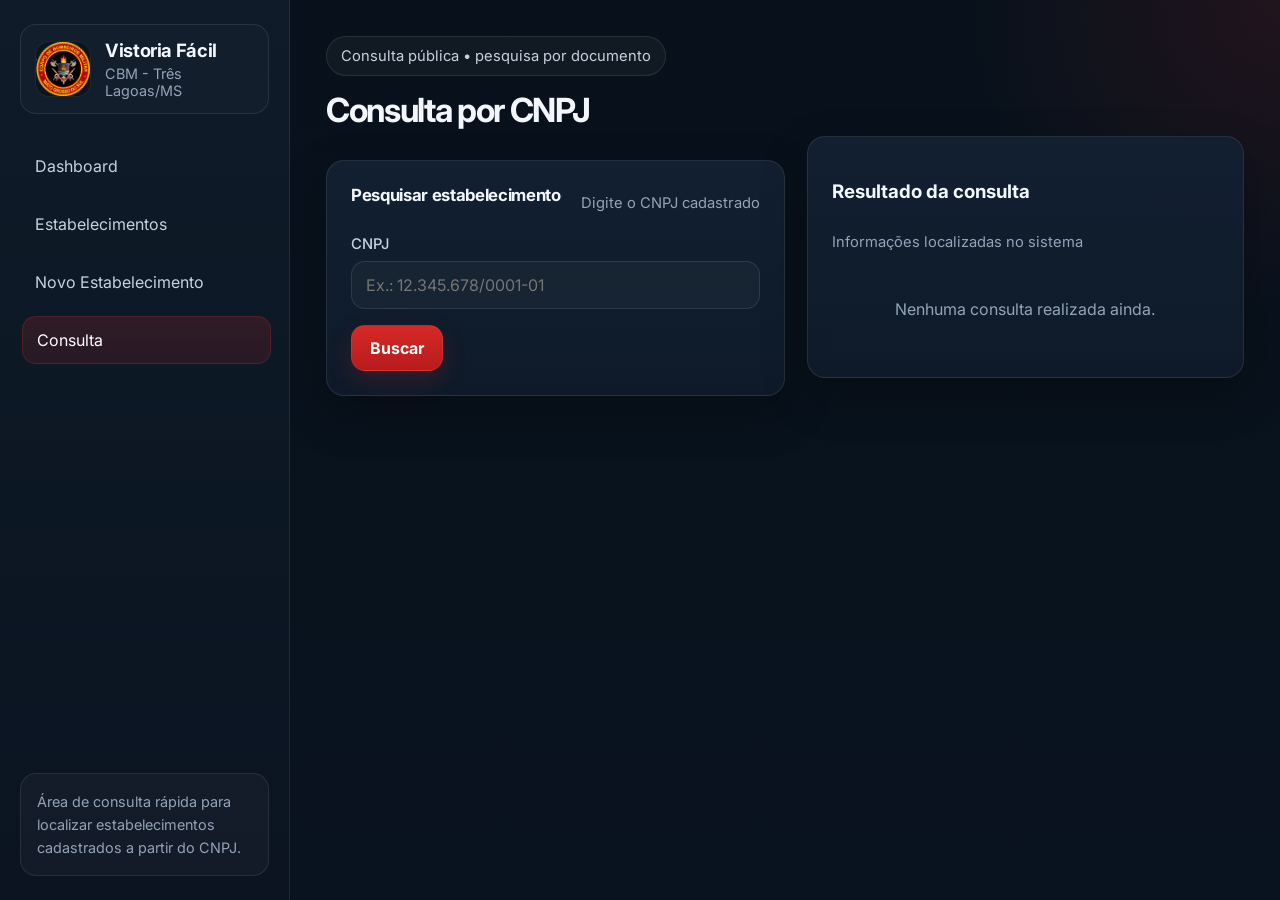
==== commit 7ba2932f: "Corrige texto" ====
--- a/consulta.html
+++ b/consulta.html
@@ -4,7 +4,7 @@
 <meta charset="UTF-8" />
 <meta name="viewport" content="width=device-width, initial-scale=1.0" />
     <title>Consulta por CNPJ - Vistoria Fácil</title>
-    <link rel="icon" type="image/jpeg" href="assets/favicon.jpg" />
+    <link rel="icon" type="image/jpeg" href="assets/favicon.png" />
     <link rel="stylesheet" href="style.css" />
 </head>
 <body>
@@ -37,7 +37,6 @@
         <div>
             <span class="hero-badge">Consulta pública • pesquisa por documento</span>
             <h1>Consulta por CNPJ</h1>
-            <p>Busque um estabelecimento cadastrado para verificar situação, dados principais e validade do alvará.</p>
         </div>
         </div>
 
--- a/style.css
+++ b/style.css
@@ -166,7 +166,7 @@
 }
 
 .hero-badge {
-    isplay: inline-flex;
+    display: inline-flex;
     align-items: center;
     gap: 8px;
     padding: 10px 14px;
@@ -661,4 +661,22 @@
     .result-card {
     padding: 18px;
 }
+}
+
+.form-group select,
+.filtros select {
+    background-color: #2a3a4f;
+    border: 1px solid #2a3a4f;
+    color: #fff;
+    padding: 12px;
+    font-size: 1rem;
+    appearance: none;
+    -webkit-appearance: none;
+    -moz-appearance: none;
+}
+
+.form-group select option,
+.filtros select option {
+    background-color: #0f1a28;
+    color: #fff;
 }
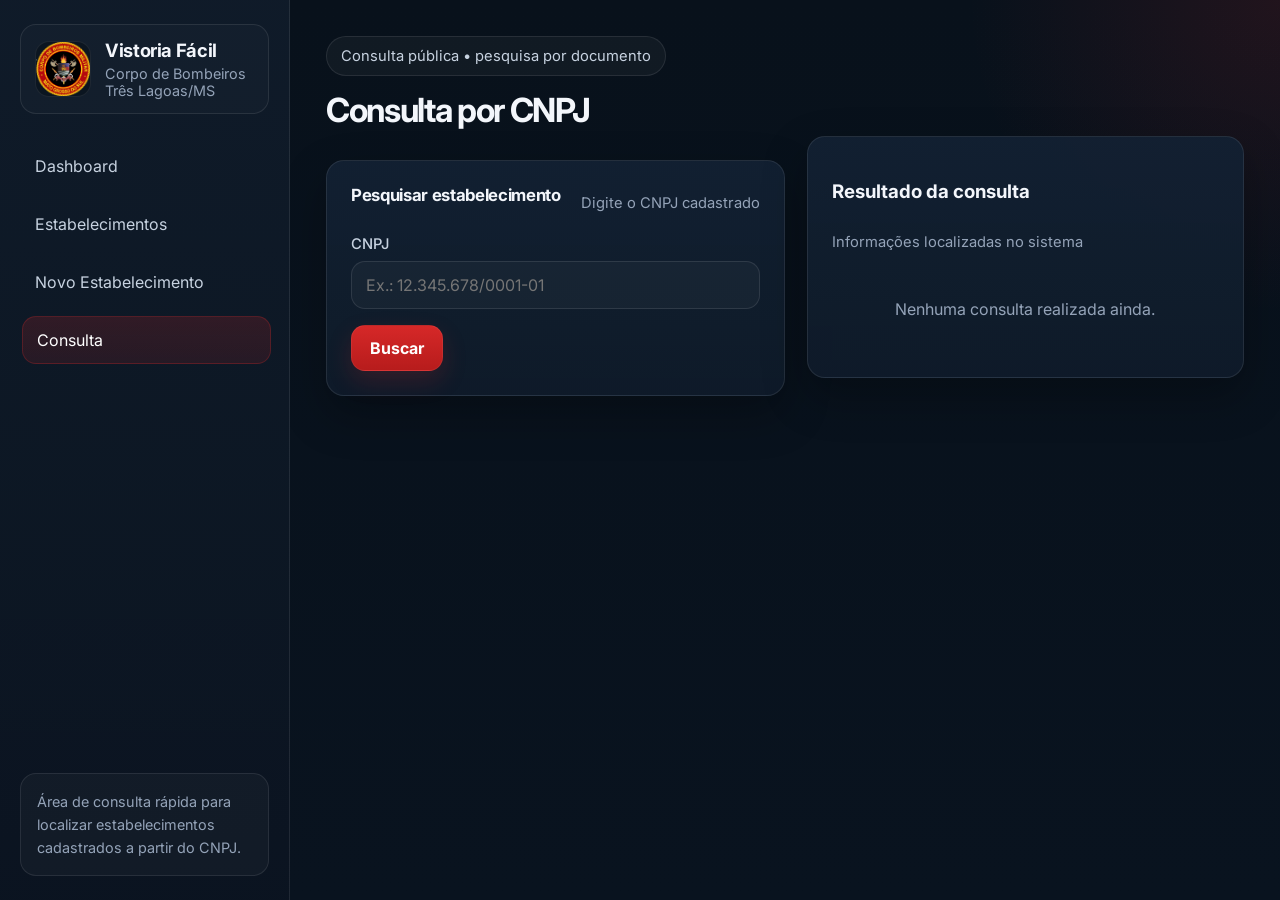
==== commit 5e1b276a: "Corrige nome do corpo de bombeiros" ====
--- a/consulta.html
+++ b/consulta.html
@@ -15,7 +15,8 @@
             <img src="assets/favicon.png" alt="Logo do sistema" class="brand-logo" />
             <div class="brand-text">
             <h2>Vistoria Fácil</h2>
-            <p>CBM - Três Lagoas/MS</p>
+            <p>Corpo de Bombeiros <br />
+                Três Lagoas/MS</p>
             </div>
         </div>
 
